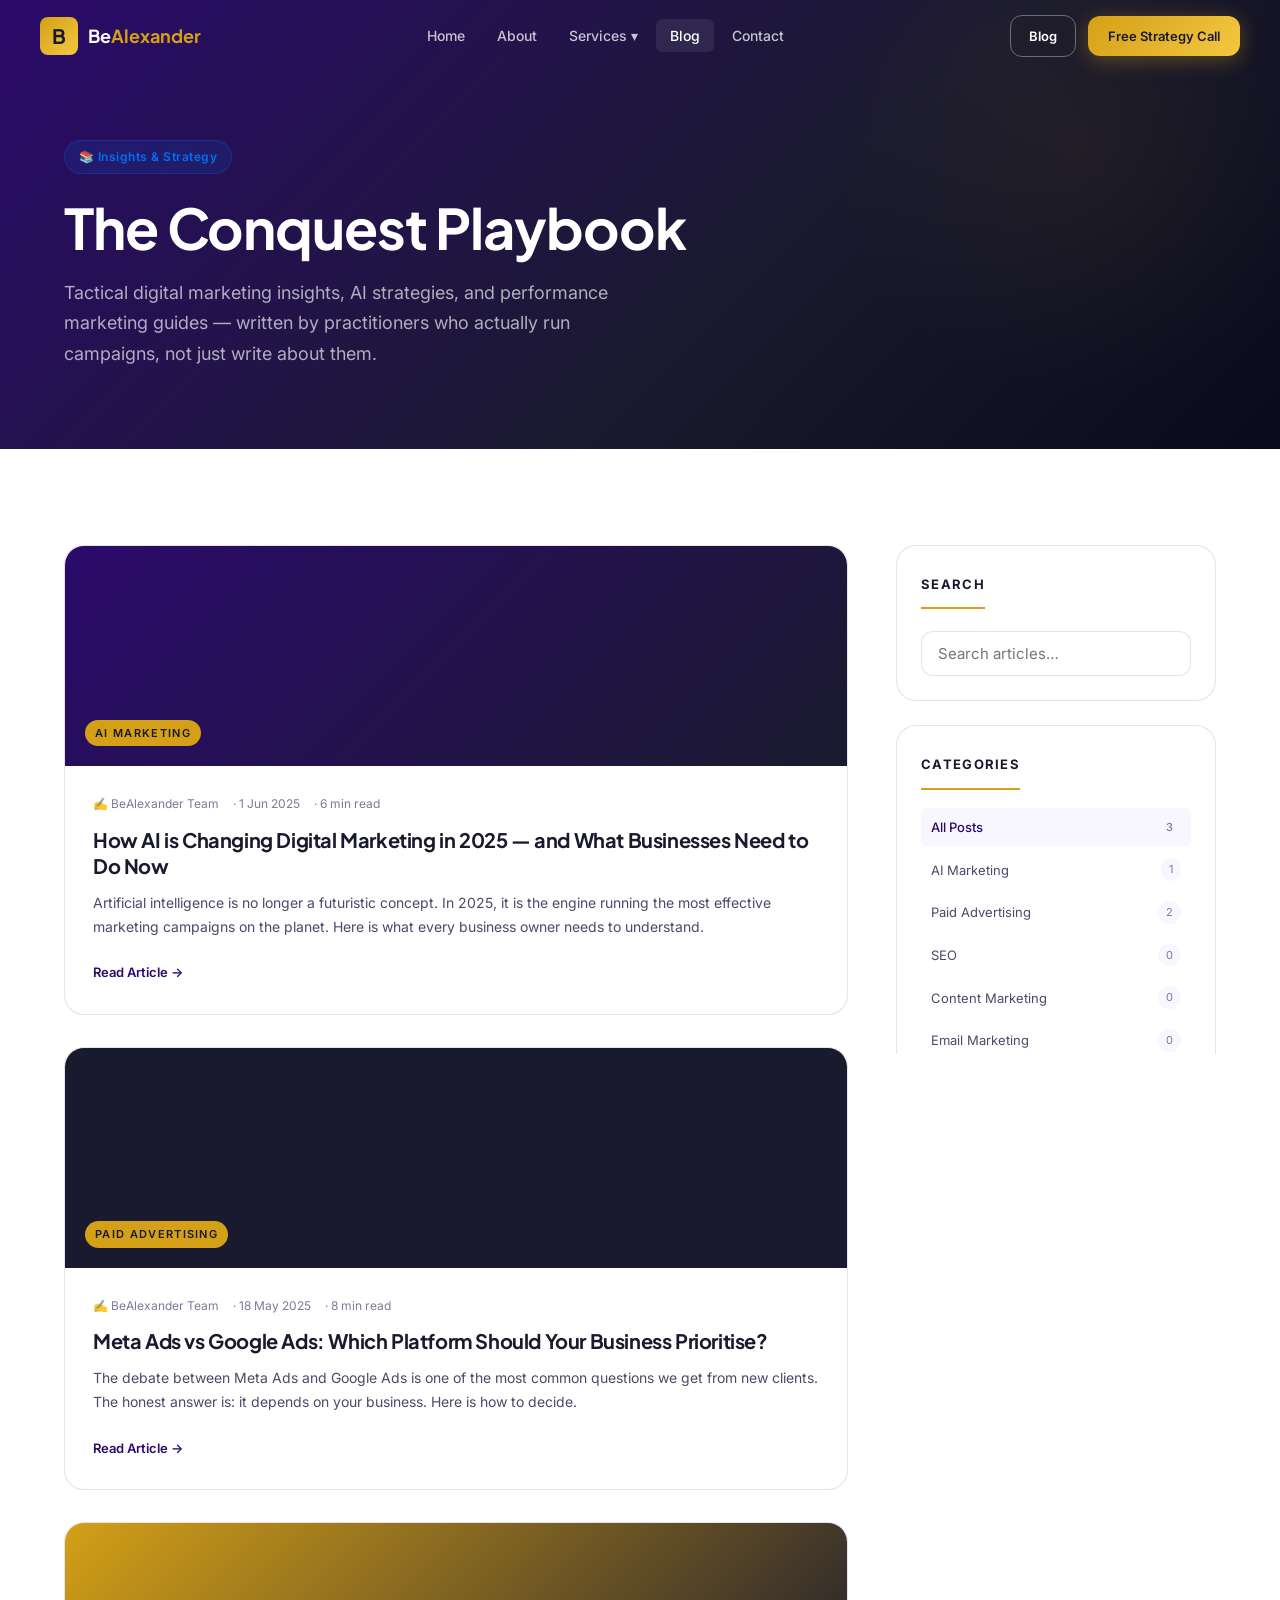
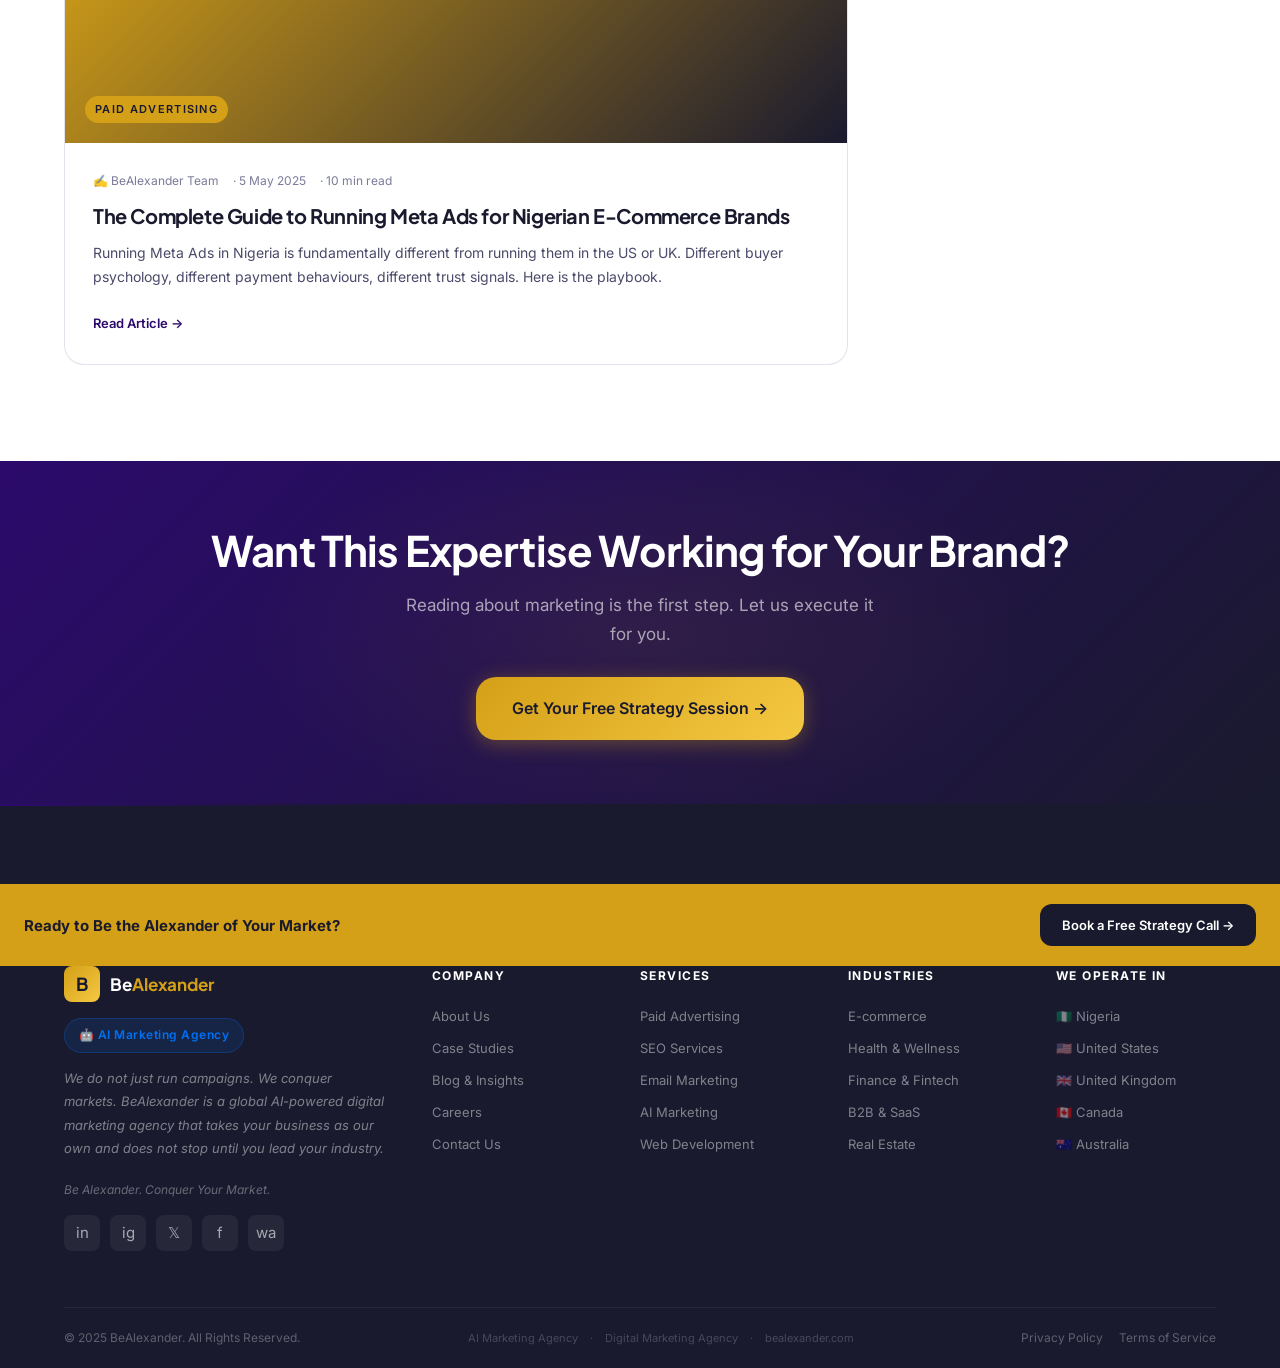
==== pages/post.html @ e97c1fde "Initial commit — BeAlexander website" ====
<!DOCTYPE html>
<html lang="en">
<head>
  <meta charset="UTF-8">
  <meta name="viewport" content="width=device-width, initial-scale=1.0">
  <title>Loading… — BeAlexander Blog</title>
  <link rel="stylesheet" href="../css/styles.css">
  <link rel="preconnect" href="https://fonts.googleapis.com">
  <link href="https://fonts.googleapis.com/css2?family=Plus+Jakarta+Sans:ital,wght@0,400;0,500;0,600;0,700;1,400&family=Inter:wght@400;500;600&display=swap" rel="stylesheet">
</head>
<body>

  <div id="site-nav"></div>

  <main>
    <!-- Article Hero -->
    <section class="article-hero" id="post-hero" style="background:linear-gradient(135deg,#2B0A6B 0%,#1A1A2E 100%)">
      <div class="container" style="position:relative;z-index:1">
        <a href="blog.html" style="display:inline-flex;align-items:center;gap:6px;font-size:13px;color:rgba(255,255,255,0.45);margin-bottom:28px;transition:color 0.2s" onmouseover="this.style.color='rgba(255,255,255,0.8)'" onmouseout="this.style.color='rgba(255,255,255,0.45)'">
          ← Back to Blog
        </a>
        <div class="article-meta"></div>
        <h1 class="article-title">Loading article…</h1>
        <p class="article-excerpt"></p>
      </div>
    </section>

    <!-- Article Body -->
    <section class="article-body">
      <div class="container">
        <div class="article-layout">
          <!-- Prose -->
          <article class="prose" id="post-content">
            <p style="color:var(--text-light)">Loading…</p>
          </article>

          <!-- Sticky sidebar -->
          <aside class="blog-sidebar" style="display:block">
            <!-- Share -->
            <div class="sidebar-widget">
              <div class="sidebar-widget__title">Share This Post</div>
              <div style="display:flex;flex-direction:column;gap:8px;margin-top:8px">
                <button onclick="sharePost('twitter')" class="btn btn--outline-purple" style="width:100%;justify-content:center;font-size:13px">🐦 Share on Twitter/X</button>
                <button onclick="sharePost('linkedin')" class="btn btn--outline-purple" style="width:100%;justify-content:center;font-size:13px">💼 Share on LinkedIn</button>
                <button onclick="copyLink()" class="btn btn--outline-purple" style="width:100%;justify-content:center;font-size:13px" id="copy-btn">🔗 Copy Link</button>
              </div>
            </div>

            <!-- More posts -->
            <div class="sidebar-widget">
              <div class="sidebar-widget__title">More Articles</div>
              <div id="related-posts" style="display:flex;flex-direction:column;gap:12px;margin-top:8px"></div>
            </div>

            <!-- CTA -->
            <div class="sidebar-cta">
              <strong>Want These Results?</strong>
              <p>Book a free 30-minute strategy session with BeAlexander.</p>
              <a href="contact.html" class="btn btn--primary" style="width:100%;justify-content:center;font-size:13px">Book Free Session →</a>
            </div>
          </aside>
        </div>
      </div>
    </section>

    <!-- More posts strip -->
    <section class="section section--light" style="padding:64px 0">
      <div class="container">
        <h3 style="font-size:24px;color:var(--purple);margin-bottom:32px">Continue Reading</h3>
        <div id="more-posts" style="display:grid;grid-template-columns:repeat(3,1fr);gap:24px"></div>
      </div>
    </section>

    <!-- CTA -->
    <section class="cta-banner" style="padding:64px 0">
      <div class="container" style="position:relative;z-index:1;text-align:center">
        <h2 style="font-family:'Plus Jakarta Sans',sans-serif;font-size:clamp(26px,3vw,40px);font-weight:700;color:#fff;margin-bottom:14px">Ready to Apply These Strategies?</h2>
        <p style="font-size:16px;color:rgba(255,255,255,0.6);max-width:460px;margin:0 auto 24px">Let BeAlexander execute what you just read about — at scale, with AI.</p>
        <a href="contact.html" class="btn btn--primary btn--lg">Book Your Free Strategy Session →</a>
      </div>
    </section>
  </main>

  <div id="site-footer"></div>

  <script src="../js/components.js"></script>
  <script src="../js/main.js"></script>
  <script>
    function sharePost(platform) {
      const url = encodeURIComponent(window.location.href);
      const title = encodeURIComponent(document.title);
      const urls = {
        twitter: `https://twitter.com/intent/tweet?url=${url}&text=${title}`,
        linkedin: `https://www.linkedin.com/sharing/share-offsite/?url=${url}`
      };
      window.open(urls[platform], '_blank', 'width=600,height=450');
    }

    function copyLink() {
      navigator.clipboard.writeText(window.location.href).then(() => {
        const btn = document.getElementById('copy-btn');
        btn.textContent = '✅ Copied!';
        setTimeout(() => btn.textContent = '🔗 Copy Link', 2000);
      });
    }

    /* Render related posts after main post loads */
    document.addEventListener('DOMContentLoaded', () => {
      setTimeout(() => {
        BlogEngine.seedPosts();
        const params = new URLSearchParams(window.location.search);
        const id = params.get('id');
        const all = BlogEngine.getPosts().filter(p => p.status === 'published' && p.id !== id && p.slug !== id);
        const others = all.slice(0, 3);

        const relEl = document.getElementById('related-posts');
        if (relEl) {
          relEl.innerHTML = others.map(p => `
            <a href="post.html?id=${p.slug || p.id}" style="display:block;padding:10px 0;border-bottom:1px solid var(--border);text-decoration:none">
              <span class="badge badge--gold" style="font-size:10px;margin-bottom:6px">${p.category}</span>
              <p style="font-size:13px;font-weight:600;color:var(--text-dark);line-height:1.4;transition:color 0.2s" onmouseover="this.style.color='var(--purple)'" onmouseout="this.style.color='var(--text-dark)'">${p.title}</p>
            </a>
          `).join('');
        }

        const moreEl = document.getElementById('more-posts');
        if (moreEl) {
          moreEl.innerHTML = others.map(p => `
            <article class="blog-card" onclick="location.href='post.html?id=${p.slug || p.id}'" style="cursor:pointer">
              <div class="blog-card__img" style="background:linear-gradient(135deg,${p.color||'#2B0A6B'} 0%,#1A1A2E 100%);height:160px">
                <span class="blog-card__cat">${p.category}</span>
              </div>
              <div class="blog-card__body">
                <div class="blog-card__meta"><span>${p.readTime}</span></div>
                <h3 class="blog-card__title" style="font-size:16px">${p.title}</h3>
                <span class="blog-card__read">Read →</span>
              </div>
            </article>
          `).join('');
        }
      }, 300);
    });
  </script>
  <style>
    @media (max-width: 768px) {
      #more-posts { grid-template-columns: 1fr !important; }
    }
  </style>
</body>
</html>
---- css/styles.css ----
/* ============================================================
   BEALEXANDER — Brand Design System
   Imperial Purple + Conquest Gold + Electric Blue
   ============================================================ */

@import url('https://fonts.googleapis.com/css2?family=Plus+Jakarta+Sans:ital,wght@0,400;0,500;0,600;0,700;1,400&family=Inter:wght@400;500;600&display=swap');

/* ── Clash Display via fontshare ── */
@font-face {
  font-family: 'Clash Display';
  src: url('https://api.fontshare.com/v2/css?f[]=clash-display@600,700&display=swap');
  font-weight: 600 700;
  font-display: swap;
}

/* ── CSS Variables ── */
:root {
  --purple:        #2B0A6B;
  --purple-mid:    #3D1080;
  --gold:          #D4A017;
  --gold-tint:     #F5DFA0;
  --blue:          #0070F3;
  --navy:          #1A1A2E;
  --lavender:      #F8F6FF;
  --white:         #FFFFFF;
  --text-dark:     #1A1A2E;
  --text-mid:      #4A4A6A;
  --text-light:    #7A7A9A;
  --border:        rgba(43,10,107,0.12);

  --font-display:  'Clash Display', 'Plus Jakarta Sans', sans-serif;
  --font-head:     'Plus Jakarta Sans', sans-serif;
  --font-body:     'Inter', sans-serif;

  --radius-sm:     6px;
  --radius-md:     12px;
  --radius-lg:     20px;
  --radius-xl:     32px;

  --shadow-sm:     0 2px 8px rgba(43,10,107,0.08);
  --shadow-md:     0 8px 32px rgba(43,10,107,0.14);
  --shadow-lg:     0 20px 60px rgba(43,10,107,0.18);

  --gradient-hero: linear-gradient(135deg, #2B0A6B 0%, #1A1A2E 60%, #0A0A1A 100%);
  --gradient-gold: linear-gradient(135deg, #D4A017, #F5C842);
  --gradient-cta:  linear-gradient(135deg, #2B0A6B 0%, #1A1A2E 100%);
}

/* ── Reset & Base ── */
*, *::before, *::after { box-sizing: border-box; margin: 0; padding: 0; }

html { scroll-behavior: smooth; -webkit-font-smoothing: antialiased; }

body {
  font-family: var(--font-body);
  font-size: 16px;
  line-height: 1.7;
  color: var(--text-dark);
  background: var(--white);
  overflow-x: hidden;
}

img { max-width: 100%; display: block; }
a { color: inherit; text-decoration: none; }
ul { list-style: none; }
button { cursor: pointer; font-family: inherit; border: none; }

/* ── Typography ── */
h1, h2, h3, h4, h5 {
  font-family: var(--font-head);
  font-weight: 700;
  line-height: 1.2;
  letter-spacing: -0.02em;
}

.display-headline {
  font-family: var(--font-display);
  font-weight: 700;
  font-size: clamp(40px, 6vw, 72px);
  line-height: 1.08;
  letter-spacing: -0.03em;
}

.section-label {
  font-family: var(--font-body);
  font-size: 11px;
  font-weight: 600;
  letter-spacing: 0.18em;
  text-transform: uppercase;
  color: var(--blue);
  display: inline-flex;
  align-items: center;
  gap: 8px;
  margin-bottom: 16px;
}
.section-label::before {
  content: '';
  width: 24px;
  height: 2px;
  background: var(--blue);
  border-radius: 2px;
}

/* ── Layout ── */
.container {
  max-width: 1200px;
  margin: 0 auto;
  padding: 0 24px;
}

.section {
  padding: 96px 0;
}

.section--light { background: var(--lavender); }
.section--dark  { background: var(--navy); color: var(--white); }

/* ── Badges ── */
.badge {
  display: inline-flex;
  align-items: center;
  gap: 6px;
  padding: 6px 14px;
  border-radius: 100px;
  font-size: 12px;
  font-weight: 600;
  letter-spacing: 0.04em;
}
.badge--blue {
  background: rgba(0,112,243,0.12);
  color: var(--blue);
  border: 1px solid rgba(0,112,243,0.25);
}
.badge--gold {
  background: rgba(212,160,23,0.15);
  color: #A07010;
  border: 1px solid rgba(212,160,23,0.3);
}

/* ── Buttons ── */
.btn {
  display: inline-flex;
  align-items: center;
  gap: 8px;
  padding: 14px 28px;
  border-radius: var(--radius-md);
  font-size: 15px;
  font-weight: 600;
  font-family: var(--font-body);
  transition: all 0.25s ease;
  white-space: nowrap;
}
.btn--primary {
  background: var(--gradient-gold);
  color: var(--navy);
  box-shadow: 0 4px 20px rgba(212,160,23,0.35);
}
.btn--primary:hover {
  transform: translateY(-2px);
  box-shadow: 0 8px 32px rgba(212,160,23,0.45);
}
.btn--ghost {
  background: transparent;
  color: var(--white);
  border: 1.5px solid rgba(255,255,255,0.35);
}
.btn--ghost:hover {
  background: rgba(255,255,255,0.08);
  border-color: rgba(255,255,255,0.6);
}
.btn--outline-purple {
  background: transparent;
  color: var(--purple);
  border: 1.5px solid var(--purple);
}
.btn--outline-purple:hover {
  background: var(--purple);
  color: var(--white);
}
.btn--lg { padding: 18px 36px; font-size: 16px; border-radius: var(--radius-lg); }

/* ============================================================
   NAVIGATION
   ============================================================ */
.nav {
  position: fixed;
  top: 0; left: 0; right: 0;
  z-index: 1000;
  padding: 0 24px;
  transition: all 0.3s ease;
}
.nav.scrolled {
  background: rgba(26,26,46,0.96);
  backdrop-filter: blur(20px);
  -webkit-backdrop-filter: blur(20px);
  box-shadow: 0 1px 0 rgba(255,255,255,0.06);
}

.nav__inner {
  max-width: 1200px;
  margin: 0 auto;
  height: 72px;
  display: flex;
  align-items: center;
  justify-content: space-between;
}

.nav__logo {
  display: flex;
  align-items: center;
  gap: 10px;
  text-decoration: none;
}
.nav__logo-mark {
  width: 38px;
  height: 38px;
  background: var(--gradient-gold);
  border-radius: 8px;
  display: flex;
  align-items: center;
  justify-content: center;
  font-family: var(--font-display);
  font-size: 20px;
  font-weight: 700;
  color: var(--navy);
}
.nav__logo-text {
  font-family: var(--font-head);
  font-size: 18px;
  font-weight: 700;
  color: var(--white);
}
.nav__logo-text span { color: var(--gold); }

.nav__links {
  display: flex;
  align-items: center;
  gap: 4px;
}
.nav__links a {
  padding: 8px 14px;
  border-radius: var(--radius-sm);
  font-size: 14px;
  font-weight: 500;
  color: rgba(255,255,255,0.75);
  transition: all 0.2s;
}
.nav__links a:hover, .nav__links a.active {
  color: var(--white);
  background: rgba(255,255,255,0.08);
}

.nav__links .has-dropdown { position: relative; }
.nav__dropdown {
  position: absolute;
  top: calc(100% + 8px);
  left: 50%;
  transform: translateX(-50%);
  background: var(--navy);
  border: 1px solid rgba(255,255,255,0.1);
  border-radius: var(--radius-md);
  padding: 8px;
  min-width: 220px;
  opacity: 0;
  visibility: hidden;
  transition: all 0.2s;
  box-shadow: var(--shadow-lg);
}
.has-dropdown:hover .nav__dropdown {
  opacity: 1;
  visibility: visible;
}
.nav__dropdown a {
  display: block;
  padding: 10px 14px;
  border-radius: var(--radius-sm);
  font-size: 13.5px;
}

.nav__cta { display: flex; align-items: center; gap: 12px; }

.nav__hamburger {
  display: none;
  flex-direction: column;
  gap: 5px;
  background: none;
  padding: 6px;
}
.nav__hamburger span {
  width: 22px;
  height: 2px;
  background: var(--white);
  border-radius: 2px;
  transition: all 0.3s;
}

/* ============================================================
   HERO
   ============================================================ */
.hero {
  background: var(--gradient-hero);
  min-height: 100vh;
  display: flex;
  align-items: center;
  padding-top: 72px;
  position: relative;
  overflow: hidden;
}

/* Decorative orbs */
.hero::before {
  content: '';
  position: absolute;
  top: -200px; right: -100px;
  width: 700px; height: 700px;
  background: radial-gradient(circle, rgba(43,10,107,0.6) 0%, transparent 70%);
  border-radius: 50%;
}
.hero::after {
  content: '';
  position: absolute;
  bottom: -150px; left: -100px;
  width: 500px; height: 500px;
  background: radial-gradient(circle, rgba(212,160,23,0.08) 0%, transparent 70%);
  border-radius: 50%;
}

.hero__grid {
  display: grid;
  grid-template-columns: 1fr 1fr;
  gap: 64px;
  align-items: center;
  position: relative;
  z-index: 1;
  padding: 80px 0;
}

.hero__eyebrow { margin-bottom: 24px; }

.hero__headline {
  font-family: var(--font-display);
  font-size: clamp(44px, 5.5vw, 72px);
  font-weight: 700;
  line-height: 1.05;
  letter-spacing: -0.03em;
  color: var(--white);
  margin-bottom: 24px;
}
.hero__headline .accent { color: var(--gold); }

.hero__sub {
  font-size: 18px;
  line-height: 1.7;
  color: rgba(255,255,255,0.75);
  margin-bottom: 16px;
  max-width: 520px;
}
.hero__copy {
  font-size: 15px;
  color: rgba(255,255,255,0.55);
  line-height: 1.75;
  margin-bottom: 36px;
  max-width: 500px;
}

.hero__actions {
  display: flex;
  gap: 14px;
  flex-wrap: wrap;
  margin-bottom: 40px;
}

.hero__trust {
  display: flex;
  flex-wrap: wrap;
  gap: 20px;
  align-items: center;
  padding-top: 24px;
  border-top: 1px solid rgba(255,255,255,0.1);
}
.hero__trust-item {
  font-size: 12px;
  color: rgba(255,255,255,0.5);
  display: flex;
  align-items: center;
  gap: 6px;
}
.hero__trust-item::before {
  content: '✦';
  color: var(--gold);
  font-size: 10px;
}

/* Hero visual panel */
.hero__visual {
  position: relative;
  display: flex;
  justify-content: center;
  align-items: center;
}
.hero__card {
  background: rgba(255,255,255,0.05);
  border: 1px solid rgba(255,255,255,0.1);
  border-radius: var(--radius-xl);
  padding: 32px;
  backdrop-filter: blur(20px);
  width: 100%;
  max-width: 400px;
}
.hero__card-label {
  font-size: 11px;
  font-weight: 600;
  letter-spacing: 0.15em;
  text-transform: uppercase;
  color: var(--blue);
  margin-bottom: 20px;
}
.hero__stat-grid {
  display: grid;
  grid-template-columns: 1fr 1fr;
  gap: 16px;
  margin-bottom: 24px;
}
.hero__stat {
  background: rgba(255,255,255,0.04);
  border: 1px solid rgba(255,255,255,0.08);
  border-radius: var(--radius-md);
  padding: 16px;
}
.hero__stat-num {
  font-family: var(--font-display);
  font-size: 28px;
  font-weight: 700;
  color: var(--gold);
  line-height: 1;
  margin-bottom: 4px;
}
.hero__stat-label {
  font-size: 11px;
  color: rgba(255,255,255,0.45);
  text-transform: uppercase;
  letter-spacing: 0.08em;
}
.hero__ai-line {
  display: flex;
  align-items: center;
  gap: 10px;
  padding: 12px 16px;
  background: rgba(0,112,243,0.12);
  border: 1px solid rgba(0,112,243,0.2);
  border-radius: var(--radius-md);
  font-size: 13px;
  color: rgba(255,255,255,0.75);
}
.hero__ai-dot {
  width: 8px;
  height: 8px;
  background: var(--blue);
  border-radius: 50%;
  animation: pulse 2s ease-in-out infinite;
}
@keyframes pulse {
  0%, 100% { opacity: 1; transform: scale(1); }
  50% { opacity: 0.5; transform: scale(1.3); }
}

/* ============================================================
   STATS STRIP
   ============================================================ */
.stats-strip {
  background: var(--navy);
  padding: 56px 0;
  border-bottom: 1px solid rgba(255,255,255,0.06);
}
.stats-strip__grid {
  display: grid;
  grid-template-columns: repeat(5, 1fr);
  gap: 16px;
  text-align: center;
}
.stats-strip__item {
  padding: 8px;
}
.stats-strip__num {
  font-family: var(--font-display);
  font-size: 40px;
  font-weight: 700;
  color: var(--gold);
  line-height: 1;
  margin-bottom: 8px;
}
.stats-strip__label {
  font-size: 13px;
  color: rgba(255,255,255,0.45);
  text-transform: uppercase;
  letter-spacing: 0.08em;
}

/* ============================================================
   AI ADVANTAGE
   ============================================================ */
.ai-section {
  background: var(--lavender);
  padding: 96px 0;
}
.ai-section__grid {
  display: grid;
  grid-template-columns: 1fr 1fr;
  gap: 80px;
  align-items: center;
}
.ai-section__headline {
  font-size: clamp(28px, 3.5vw, 42px);
  font-weight: 700;
  color: var(--purple);
  margin-bottom: 20px;
  line-height: 1.2;
}
.ai-section__body {
  font-size: 16px;
  color: var(--text-mid);
  margin-bottom: 32px;
  line-height: 1.8;
}

.ai-feature-list {
  display: flex;
  flex-direction: column;
  gap: 14px;
}
.ai-feature-item {
  display: flex;
  align-items: flex-start;
  gap: 14px;
  padding: 16px 20px;
  background: var(--white);
  border-radius: var(--radius-md);
  border: 1px solid var(--border);
  transition: all 0.25s;
}
.ai-feature-item:hover {
  border-color: rgba(0,112,243,0.25);
  box-shadow: var(--shadow-sm);
  transform: translateX(4px);
}
.ai-feature-icon {
  width: 36px;
  height: 36px;
  background: rgba(0,112,243,0.1);
  border-radius: 8px;
  display: flex;
  align-items: center;
  justify-content: center;
  font-size: 16px;
  flex-shrink: 0;
}
.ai-feature-text strong {
  display: block;
  font-size: 14px;
  font-weight: 600;
  color: var(--text-dark);
  margin-bottom: 2px;
}
.ai-feature-text span {
  font-size: 13px;
  color: var(--text-light);
}

.ai-visual {
  background: var(--navy);
  border-radius: var(--radius-xl);
  padding: 36px;
  position: relative;
  overflow: hidden;
}
.ai-visual::before {
  content: '';
  position: absolute;
  top: -60px; right: -60px;
  width: 200px; height: 200px;
  background: radial-gradient(circle, rgba(0,112,243,0.2) 0%, transparent 70%);
  border-radius: 50%;
}
.ai-visual__title {
  font-size: 13px;
  font-weight: 600;
  letter-spacing: 0.1em;
  text-transform: uppercase;
  color: var(--blue);
  margin-bottom: 24px;
}
.ai-metric {
  padding: 16px 0;
  border-bottom: 1px solid rgba(255,255,255,0.06);
  display: flex;
  justify-content: space-between;
  align-items: center;
}
.ai-metric:last-of-type { border-bottom: none; }
.ai-metric__label {
  font-size: 13px;
  color: rgba(255,255,255,0.55);
}
.ai-metric__bar-wrap {
  display: flex;
  align-items: center;
  gap: 10px;
}
.ai-metric__bar {
  width: 120px;
  height: 4px;
  background: rgba(255,255,255,0.1);
  border-radius: 4px;
  overflow: hidden;
}
.ai-metric__fill {
  height: 100%;
  border-radius: 4px;
  background: linear-gradient(90deg, var(--blue), #4DAAFF);
  transition: width 1.5s ease;
}
.ai-metric__val {
  font-size: 13px;
  font-weight: 600;
  color: var(--gold);
  min-width: 40px;
  text-align: right;
}

/* ============================================================
   SERVICES
   ============================================================ */
.services-section { padding: 96px 0; }
.services-section__header {
  max-width: 640px;
  margin-bottom: 56px;
}
.services-section__headline {
  font-size: clamp(28px, 3.5vw, 42px);
  color: var(--purple);
  margin-bottom: 16px;
}
.services-section__intro { font-size: 17px; color: var(--text-mid); line-height: 1.75; }

.services-grid {
  display: grid;
  grid-template-columns: repeat(4, 1fr);
  gap: 20px;
  margin-bottom: 40px;
}
.service-card {
  background: var(--white);
  border: 1px solid var(--border);
  border-radius: var(--radius-lg);
  padding: 28px 24px;
  transition: all 0.3s ease;
  cursor: pointer;
  position: relative;
  overflow: hidden;
}
.service-card::before {
  content: '';
  position: absolute;
  bottom: 0; left: 0; right: 0;
  height: 3px;
  background: var(--gradient-gold);
  transform: scaleX(0);
  transition: transform 0.3s ease;
}
.service-card:hover {
  transform: translateY(-6px);
  box-shadow: var(--shadow-md);
  border-color: rgba(43,10,107,0.2);
}
.service-card:hover::before { transform: scaleX(1); }
.service-card__icon {
  width: 48px; height: 48px;
  background: var(--lavender);
  border-radius: var(--radius-md);
  display: flex;
  align-items: center;
  justify-content: center;
  font-size: 22px;
  margin-bottom: 18px;
  transition: background 0.3s;
}
.service-card:hover .service-card__icon {
  background: rgba(43,10,107,0.08);
}
.service-card--ai .service-card__icon { background: rgba(0,112,243,0.1); }
.service-card__name {
  font-size: 15px;
  font-weight: 700;
  color: var(--text-dark);
  margin-bottom: 8px;
}
.service-card__desc {
  font-size: 13px;
  color: var(--text-light);
  line-height: 1.65;
}

/* ============================================================
   WHY US
   ============================================================ */
.why-section {
  background: var(--navy);
  padding: 96px 0;
  color: var(--white);
}
.why-section__header { max-width: 640px; margin-bottom: 56px; }
.why-section__headline {
  font-size: clamp(28px, 3.5vw, 42px);
  color: var(--white);
  margin-bottom: 16px;
}
.why-section__intro { font-size: 17px; color: rgba(255,255,255,0.6); }

.why-grid { display: grid; grid-template-columns: repeat(2, 1fr); gap: 24px; }
.why-card {
  background: rgba(255,255,255,0.04);
  border: 1px solid rgba(255,255,255,0.08);
  border-radius: var(--radius-lg);
  padding: 32px;
  transition: all 0.3s;
}
.why-card:hover {
  background: rgba(255,255,255,0.07);
  border-color: rgba(212,160,23,0.25);
}
.why-card__num {
  font-family: var(--font-display);
  font-size: 13px;
  font-weight: 700;
  color: var(--gold);
  letter-spacing: 0.08em;
  margin-bottom: 16px;
}
.why-card__title {
  font-size: 18px;
  font-weight: 700;
  color: var(--white);
  margin-bottom: 12px;
  line-height: 1.3;
}
.why-card__body { font-size: 14px; color: rgba(255,255,255,0.55); line-height: 1.75; }

/* ============================================================
   INDUSTRIES
   ============================================================ */
.industries-section { padding: 80px 0; }
.industries-section__header { text-align: center; max-width: 560px; margin: 0 auto 48px; }
.industries-section__headline {
  font-size: clamp(28px, 3vw, 36px);
  color: var(--purple);
  margin-bottom: 16px;
}
.industry-pills {
  display: flex;
  flex-wrap: wrap;
  gap: 12px;
  justify-content: center;
}
.industry-pill {
  padding: 10px 20px;
  border-radius: 100px;
  border: 1.5px solid var(--border);
  font-size: 14px;
  font-weight: 500;
  color: var(--text-mid);
  transition: all 0.2s;
  background: var(--white);
}
.industry-pill:hover {
  border-color: var(--purple);
  color: var(--purple);
  background: rgba(43,10,107,0.04);
}

/* ============================================================
   GLOBAL PRESENCE
   ============================================================ */
.global-section {
  background: var(--lavender);
  padding: 80px 0;
}
.global-section__header { max-width: 580px; margin-bottom: 48px; }
.global-section__headline {
  font-size: clamp(26px, 3vw, 36px);
  color: var(--purple);
  margin-bottom: 16px;
}
.global-section__body { font-size: 16px; color: var(--text-mid); line-height: 1.8; }

.country-grid { display: flex; flex-wrap: wrap; gap: 12px; }
.country-chip {
  display: flex;
  align-items: center;
  gap: 8px;
  padding: 12px 20px;
  background: var(--white);
  border: 1px solid var(--border);
  border-radius: var(--radius-md);
  font-size: 14px;
  font-weight: 500;
  color: var(--text-dark);
  transition: all 0.2s;
}
.country-chip:hover {
  border-color: var(--purple);
  box-shadow: var(--shadow-sm);
}

/* ============================================================
   CTA BANNER
   ============================================================ */
.cta-banner {
  background: var(--gradient-cta);
  padding: 96px 0;
  text-align: center;
  position: relative;
  overflow: hidden;
}
.cta-banner::before {
  content: '';
  position: absolute;
  top: 50%; left: 50%;
  transform: translate(-50%, -50%);
  width: 800px; height: 400px;
  background: radial-gradient(ellipse, rgba(212,160,23,0.08) 0%, transparent 70%);
}
.cta-banner__headline {
  font-family: var(--font-display);
  font-size: clamp(36px, 5vw, 60px);
  font-weight: 700;
  color: var(--white);
  margin-bottom: 20px;
  position: relative;
}
.cta-banner__body {
  font-size: 18px;
  color: rgba(255,255,255,0.65);
  max-width: 540px;
  margin: 0 auto 36px;
  line-height: 1.7;
}
.cta-banner__sub {
  margin-top: 16px;
  font-size: 13px;
  color: rgba(255,255,255,0.35);
}

/* ============================================================
   BLOG PAGE
   ============================================================ */
.page-hero {
  background: var(--gradient-hero);
  padding: 140px 0 80px;
  position: relative;
  overflow: hidden;
}
.page-hero::before {
  content: '';
  position: absolute;
  top: -100px; right: -50px;
  width: 500px; height: 500px;
  background: radial-gradient(circle, rgba(212,160,23,0.06) 0%, transparent 70%);
  border-radius: 50%;
}
.page-hero__headline {
  font-family: var(--font-display);
  font-size: clamp(36px, 5vw, 56px);
  font-weight: 700;
  color: var(--white);
  margin-bottom: 16px;
}
.page-hero__sub { font-size: 18px; color: rgba(255,255,255,0.65); max-width: 560px; }

.blog-layout {
  display: grid;
  grid-template-columns: 1fr 320px;
  gap: 48px;
  align-items: start;
}

.blog-grid { display: grid; gap: 32px; }
.blog-card {
  background: var(--white);
  border: 1px solid var(--border);
  border-radius: var(--radius-lg);
  overflow: hidden;
  transition: all 0.3s;
  cursor: pointer;
}
.blog-card:hover {
  transform: translateY(-4px);
  box-shadow: var(--shadow-md);
}
.blog-card__img {
  height: 220px;
  background: linear-gradient(135deg, var(--purple) 0%, var(--navy) 100%);
  position: relative;
  display: flex;
  align-items: flex-end;
  padding: 20px;
}
.blog-card__cat {
  font-size: 11px;
  font-weight: 600;
  letter-spacing: 0.12em;
  text-transform: uppercase;
  color: var(--navy);
  background: var(--gold);
  padding: 4px 10px;
  border-radius: 100px;
}
.blog-card__body { padding: 28px; }
.blog-card__meta {
  display: flex;
  align-items: center;
  gap: 14px;
  margin-bottom: 12px;
  font-size: 12px;
  color: var(--text-light);
}
.blog-card__title {
  font-size: 20px;
  font-weight: 700;
  color: var(--text-dark);
  line-height: 1.3;
  margin-bottom: 12px;
}
.blog-card:hover .blog-card__title { color: var(--purple); }
.blog-card__excerpt {
  font-size: 14px;
  color: var(--text-mid);
  line-height: 1.7;
  margin-bottom: 20px;
}
.blog-card__read {
  font-size: 13px;
  font-weight: 600;
  color: var(--purple);
  display: inline-flex;
  align-items: center;
  gap: 6px;
  transition: gap 0.2s;
}
.blog-card:hover .blog-card__read { gap: 10px; }

/* Blog sidebar */
.blog-sidebar { position: sticky; top: 100px; }
.sidebar-widget {
  background: var(--white);
  border: 1px solid var(--border);
  border-radius: var(--radius-lg);
  padding: 24px;
  margin-bottom: 24px;
}
.sidebar-widget__title {
  font-size: 13px;
  font-weight: 700;
  text-transform: uppercase;
  letter-spacing: 0.1em;
  color: var(--text-dark);
  margin-bottom: 18px;
  padding-bottom: 12px;
  border-bottom: 2px solid var(--gold);
  display: inline-block;
}
.sidebar-cats { display: flex; flex-direction: column; gap: 4px; }
.sidebar-cat {
  display: flex;
  justify-content: space-between;
  align-items: center;
  padding: 8px 10px;
  border-radius: var(--radius-sm);
  font-size: 13px;
  color: var(--text-mid);
  cursor: pointer;
  transition: all 0.2s;
}
.sidebar-cat:hover, .sidebar-cat.active {
  background: var(--lavender);
  color: var(--purple);
  font-weight: 500;
}
.sidebar-cat span {
  font-size: 11px;
  color: var(--text-light);
  background: var(--lavender);
  padding: 2px 8px;
  border-radius: 100px;
}
.sidebar-cta {
  background: var(--gradient-cta);
  border-radius: var(--radius-lg);
  padding: 28px;
  text-align: center;
}
.sidebar-cta p {
  font-size: 14px;
  color: rgba(255,255,255,0.7);
  margin-bottom: 16px;
  line-height: 1.6;
}
.sidebar-cta strong { display: block; font-size: 17px; color: var(--white); margin-bottom: 12px; }

/* Blog Post Article */
.article-hero {
  background: var(--gradient-hero);
  padding: 140px 0 60px;
}
.article-meta {
  display: flex;
  align-items: center;
  gap: 16px;
  margin-bottom: 20px;
  flex-wrap: wrap;
}
.article-title {
  font-family: var(--font-display);
  font-size: clamp(30px, 4vw, 52px);
  font-weight: 700;
  color: var(--white);
  line-height: 1.15;
  max-width: 800px;
  margin-bottom: 20px;
}
.article-excerpt {
  font-size: 18px;
  color: rgba(255,255,255,0.65);
  max-width: 680px;
  line-height: 1.7;
}

.article-body {
  padding: 64px 0;
}
.article-layout {
  display: grid;
  grid-template-columns: 1fr 280px;
  gap: 64px;
  align-items: start;
}
.prose h2 {
  font-size: 28px;
  color: var(--purple);
  margin: 40px 0 16px;
}
.prose h3 {
  font-size: 20px;
  color: var(--text-dark);
  margin: 32px 0 12px;
}
.prose p {
  font-size: 17px;
  color: var(--text-mid);
  line-height: 1.8;
  margin-bottom: 20px;
}
.prose ul, .prose ol {
  margin: 20px 0;
  padding-left: 24px;
}
.prose li {
  font-size: 16px;
  color: var(--text-mid);
  margin-bottom: 10px;
  line-height: 1.7;
  list-style-type: disc;
}
.prose blockquote {
  border-left: 4px solid var(--gold);
  padding: 16px 24px;
  margin: 32px 0;
  background: var(--lavender);
  border-radius: 0 var(--radius-md) var(--radius-md) 0;
}
.prose blockquote p {
  font-size: 18px;
  font-style: italic;
  color: var(--purple);
  margin: 0;
}

/* ============================================================
   CONTACT PAGE
   ============================================================ */
.contact-grid {
  display: grid;
  grid-template-columns: 1fr 1fr;
  gap: 64px;
  align-items: start;
}
.contact-form {
  background: var(--white);
  border: 1px solid var(--border);
  border-radius: var(--radius-xl);
  padding: 40px;
}
.form-group { margin-bottom: 20px; }
.form-label {
  display: block;
  font-size: 13px;
  font-weight: 600;
  color: var(--text-dark);
  margin-bottom: 6px;
}
.form-input, .form-select, .form-textarea {
  width: 100%;
  padding: 12px 16px;
  border: 1.5px solid var(--border);
  border-radius: var(--radius-md);
  font-family: var(--font-body);
  font-size: 15px;
  color: var(--text-dark);
  background: var(--white);
  transition: all 0.2s;
  outline: none;
}
.form-input:focus, .form-select:focus, .form-textarea:focus {
  border-color: var(--purple);
  box-shadow: 0 0 0 3px rgba(43,10,107,0.08);
}
.form-textarea { min-height: 120px; resize: vertical; }
.form-grid { display: grid; grid-template-columns: 1fr 1fr; gap: 16px; }

.contact-info { padding-top: 16px; }
.contact-info__headline {
  font-size: 36px;
  color: var(--purple);
  margin-bottom: 16px;
}
.contact-info__body {
  font-size: 16px;
  color: var(--text-mid);
  line-height: 1.8;
  margin-bottom: 36px;
}
.contact-detail {
  display: flex;
  align-items: center;
  gap: 14px;
  padding: 16px 0;
  border-bottom: 1px solid var(--border);
}
.contact-detail:last-of-type { border-bottom: none; }
.contact-detail__icon {
  width: 44px; height: 44px;
  background: var(--lavender);
  border-radius: var(--radius-md);
  display: flex;
  align-items: center;
  justify-content: center;
  font-size: 20px;
  flex-shrink: 0;
}
.contact-detail__text strong {
  display: block;
  font-size: 13px;
  color: var(--text-light);
  font-weight: 500;
  margin-bottom: 2px;
}
.contact-detail__text span {
  font-size: 15px;
  font-weight: 600;
  color: var(--text-dark);
}

/* ============================================================
   FOOTER
   ============================================================ */
.footer {
  background: var(--navy);
  padding: 80px 0 0;
  color: rgba(255,255,255,0.6);
  font-size: 14px;
  position: relative;
}
.footer::before {
  content: '';
  position: absolute;
  top: 0; left: 0;
  width: 30%;
  height: 2px;
  background: linear-gradient(90deg, var(--purple), transparent);
}

.footer__grid {
  display: grid;
  grid-template-columns: 2fr 1fr 1fr 1fr 1fr;
  gap: 48px;
  padding-bottom: 56px;
  border-bottom: 1px solid rgba(255,255,255,0.06);
}

.footer__brand {}
.footer__brand-logo {
  display: flex;
  align-items: center;
  gap: 10px;
  margin-bottom: 16px;
}
.footer__brand-mark {
  width: 36px; height: 36px;
  background: var(--gradient-gold);
  border-radius: 8px;
  display: flex;
  align-items: center;
  justify-content: center;
  font-family: var(--font-display);
  font-size: 18px;
  font-weight: 700;
  color: var(--navy);
}
.footer__brand-name {
  font-family: var(--font-head);
  font-size: 17px;
  font-weight: 700;
  color: var(--white);
}
.footer__brand-name span { color: var(--gold); }
.footer__statement {
  font-size: 13px;
  color: rgba(255,255,255,0.45);
  line-height: 1.8;
  margin-bottom: 20px;
  font-style: italic;
}
.footer__socials {
  display: flex;
  gap: 10px;
}
.footer__social {
  width: 36px; height: 36px;
  background: rgba(255,255,255,0.06);
  border-radius: 8px;
  display: flex;
  align-items: center;
  justify-content: center;
  font-size: 15px;
  transition: all 0.2s;
  cursor: pointer;
}
.footer__social:hover {
  background: rgba(255,255,255,0.12);
  transform: translateY(-2px);
}

.footer__col-title {
  font-size: 12px;
  font-weight: 700;
  text-transform: uppercase;
  letter-spacing: 0.12em;
  color: var(--white);
  margin-bottom: 18px;
}
.footer__col-links { display: flex; flex-direction: column; gap: 10px; }
.footer__col-links a {
  font-size: 13px;
  color: rgba(255,255,255,0.45);
  transition: color 0.2s;
  display: flex;
  align-items: center;
  gap: 6px;
}
.footer__col-links a:hover { color: var(--white); }

.footer__cta-strip {
  background: var(--gold);
  padding: 20px 24px;
  display: flex;
  align-items: center;
  justify-content: space-between;
  gap: 16px;
  flex-wrap: wrap;
}
.footer__cta-strip p {
  font-weight: 700;
  color: var(--navy);
  font-size: 15px;
}
.footer__cta-strip a {
  background: var(--navy);
  color: var(--white);
  padding: 10px 22px;
  border-radius: var(--radius-md);
  font-size: 13px;
  font-weight: 600;
  transition: all 0.2s;
  white-space: nowrap;
}
.footer__cta-strip a:hover { background: var(--purple); }

.footer__bottom {
  padding: 20px 0;
  display: flex;
  align-items: center;
  justify-content: space-between;
  gap: 16px;
  flex-wrap: wrap;
}
.footer__bottom-left { font-size: 12px; color: rgba(255,255,255,0.3); }
.footer__bottom-center {
  font-size: 11px;
  color: rgba(255,255,255,0.2);
  display: flex;
  gap: 12px;
}
.footer__bottom-right {
  display: flex;
  gap: 16px;
  font-size: 12px;
  color: rgba(255,255,255,0.3);
}
.footer__bottom-right a:hover { color: rgba(255,255,255,0.7); }

/* ============================================================
   ADMIN DASHBOARD
   ============================================================ */
.admin-layout {
  display: flex;
  min-height: 100vh;
  background: #F0EEF8;
}
.admin-sidebar {
  width: 260px;
  background: var(--navy);
  flex-shrink: 0;
  padding: 24px 0;
  position: sticky;
  top: 0;
  height: 100vh;
  overflow-y: auto;
  display: flex;
  flex-direction: column;
}
.admin-sidebar__logo {
  padding: 0 20px 24px;
  border-bottom: 1px solid rgba(255,255,255,0.06);
  margin-bottom: 16px;
  display: flex;
  align-items: center;
  gap: 10px;
}
.admin-sidebar__logo-mark {
  width: 34px; height: 34px;
  background: var(--gradient-gold);
  border-radius: 8px;
  display: flex;
  align-items: center;
  justify-content: center;
  font-family: var(--font-display);
  font-size: 17px;
  font-weight: 700;
  color: var(--navy);
}
.admin-sidebar__logo-text {
  font-size: 15px;
  font-weight: 700;
  color: var(--white);
  line-height: 1.2;
}
.admin-sidebar__logo-sub {
  font-size: 10px;
  color: rgba(255,255,255,0.35);
  text-transform: uppercase;
  letter-spacing: 0.1em;
}
.admin-nav { padding: 0 12px; flex: 1; }
.admin-nav__section {
  font-size: 10px;
  font-weight: 700;
  text-transform: uppercase;
  letter-spacing: 0.15em;
  color: rgba(255,255,255,0.25);
  padding: 0 8px;
  margin: 20px 0 8px;
}
.admin-nav a {
  display: flex;
  align-items: center;
  gap: 10px;
  padding: 10px 14px;
  border-radius: var(--radius-md);
  font-size: 14px;
  color: rgba(255,255,255,0.5);
  transition: all 0.2s;
  margin-bottom: 2px;
}
.admin-nav a:hover, .admin-nav a.active {
  background: rgba(255,255,255,0.08);
  color: var(--white);
}
.admin-nav a.active { color: var(--gold); }
.admin-nav a span:first-child { font-size: 16px; }

.admin-main {
  flex: 1;
  padding: 32px;
  overflow-y: auto;
}

.admin-header {
  display: flex;
  align-items: center;
  justify-content: space-between;
  margin-bottom: 32px;
  padding-bottom: 24px;
  border-bottom: 1px solid #DDD8EE;
}
.admin-header h1 {
  font-size: 24px;
  font-weight: 700;
  color: var(--text-dark);
}
.admin-header p {
  font-size: 14px;
  color: var(--text-light);
  margin-top: 2px;
}

.admin-stats { display: grid; grid-template-columns: repeat(4, 1fr); gap: 16px; margin-bottom: 32px; }
.admin-stat {
  background: var(--white);
  border-radius: var(--radius-lg);
  padding: 20px 24px;
  border: 1px solid #DDD8EE;
}
.admin-stat__num {
  font-family: var(--font-display);
  font-size: 32px;
  font-weight: 700;
  color: var(--purple);
  line-height: 1;
  margin-bottom: 6px;
}
.admin-stat__label { font-size: 13px; color: var(--text-light); }
.admin-stat__change {
  font-size: 12px;
  font-weight: 600;
  margin-top: 8px;
  display: flex;
  align-items: center;
  gap: 4px;
}
.admin-stat__change--up { color: #22C55E; }
.admin-stat__change--down { color: #EF4444; }

.admin-panel {
  background: var(--white);
  border-radius: var(--radius-lg);
  border: 1px solid #DDD8EE;
  overflow: hidden;
  margin-bottom: 24px;
}
.admin-panel__header {
  padding: 20px 24px;
  border-bottom: 1px solid #EEE;
  display: flex;
  align-items: center;
  justify-content: space-between;
}
.admin-panel__header h2 { font-size: 17px; font-weight: 700; color: var(--text-dark); }
.admin-panel__body { padding: 24px; }

/* Post Editor */
.editor-layout { display: grid; grid-template-columns: 1fr 300px; gap: 24px; }
.editor-main .admin-panel { margin-bottom: 20px; }
.post-title-input {
  width: 100%;
  padding: 14px 0;
  font-family: var(--font-display);
  font-size: 28px;
  font-weight: 700;
  color: var(--text-dark);
  border: none;
  border-bottom: 2px solid #EEE;
  outline: none;
  background: transparent;
}
.post-title-input:focus { border-color: var(--purple); }
.post-title-input::placeholder { color: #CCC; }

.editor-toolbar {
  display: flex;
  gap: 4px;
  padding: 12px;
  background: #F8F8F8;
  border-bottom: 1px solid #EEE;
  flex-wrap: wrap;
}
.editor-btn {
  padding: 6px 12px;
  border-radius: 6px;
  font-size: 13px;
  font-weight: 600;
  color: var(--text-mid);
  background: transparent;
  transition: all 0.2s;
}
.editor-btn:hover { background: #EEE; color: var(--text-dark); }
.editor-btn.active { background: var(--purple); color: var(--white); }

.post-content-area {
  width: 100%;
  min-height: 400px;
  padding: 20px;
  font-family: var(--font-body);
  font-size: 16px;
  line-height: 1.8;
  color: var(--text-dark);
  border: none;
  outline: none;
  resize: none;
  background: transparent;
}

/* Posts table */
.posts-table { width: 100%; border-collapse: collapse; }
.posts-table th {
  text-align: left;
  padding: 12px 16px;
  font-size: 11px;
  font-weight: 700;
  text-transform: uppercase;
  letter-spacing: 0.1em;
  color: var(--text-light);
  background: #F8F7FC;
  border-bottom: 1px solid #EEE;
}
.posts-table td {
  padding: 14px 16px;
  border-bottom: 1px solid #F0EEF8;
  font-size: 14px;
  color: var(--text-dark);
  vertical-align: middle;
}
.posts-table tr:hover td { background: #FAFAFE; }
.posts-table tr:last-child td { border-bottom: none; }
.post-status {
  display: inline-flex;
  align-items: center;
  gap: 5px;
  padding: 3px 10px;
  border-radius: 100px;
  font-size: 11px;
  font-weight: 600;
}
.post-status--published { background: #DCFCE7; color: #166534; }
.post-status--draft { background: #FEF9C3; color: #854D0E; }
.post-status--dot {
  width: 6px; height: 6px;
  border-radius: 50%;
}
.post-status--published .post-status--dot { background: #16A34A; }
.post-status--draft .post-status--dot { background: #CA8A04; }

.table-action {
  padding: 5px 12px;
  border-radius: 6px;
  font-size: 12px;
  font-weight: 600;
  transition: all 0.2s;
  margin-right: 4px;
}
.table-action--edit {
  background: var(--lavender);
  color: var(--purple);
}
.table-action--edit:hover { background: var(--purple); color: var(--white); }
.table-action--delete {
  background: #FEE2E2;
  color: #B91C1C;
}
.table-action--delete:hover { background: #B91C1C; color: var(--white); }

/* ============================================================
   TOAST / MODALS
   ============================================================ */
.toast {
  position: fixed;
  bottom: 24px; right: 24px;
  background: var(--navy);
  color: var(--white);
  padding: 14px 20px;
  border-radius: var(--radius-md);
  font-size: 14px;
  font-weight: 500;
  box-shadow: var(--shadow-lg);
  transform: translateY(100px);
  opacity: 0;
  transition: all 0.35s cubic-bezier(0.34,1.56,0.64,1);
  z-index: 9999;
  display: flex;
  align-items: center;
  gap: 10px;
  max-width: 360px;
}
.toast.show { transform: translateY(0); opacity: 1; }
.toast--success { border-left: 4px solid #22C55E; }
.toast--error { border-left: 4px solid #EF4444; }

/* ============================================================
   MOBILE MENU
   ============================================================ */
.mobile-menu {
  position: fixed;
  inset: 0;
  background: var(--navy);
  z-index: 999;
  padding: 24px;
  transform: translateX(-100%);
  transition: transform 0.35s ease;
}
.mobile-menu.open { transform: translateX(0); }
.mobile-menu__header {
  display: flex;
  justify-content: space-between;
  align-items: center;
  margin-bottom: 40px;
}
.mobile-menu__close {
  background: rgba(255,255,255,0.08);
  border: none;
  color: var(--white);
  width: 40px; height: 40px;
  border-radius: 8px;
  font-size: 20px;
  display: flex;
  align-items: center;
  justify-content: center;
}
.mobile-menu__links { display: flex; flex-direction: column; gap: 4px; }
.mobile-menu__links a {
  padding: 14px 16px;
  border-radius: var(--radius-md);
  font-size: 18px;
  font-weight: 600;
  color: rgba(255,255,255,0.75);
  transition: all 0.2s;
}
.mobile-menu__links a:hover { background: rgba(255,255,255,0.06); color: var(--white); }

/* ============================================================
   RESPONSIVE
   ============================================================ */
@media (max-width: 1100px) {
  .services-grid { grid-template-columns: repeat(2, 1fr); }
  .footer__grid { grid-template-columns: 1fr 1fr; gap: 32px; }
}

@media (max-width: 900px) {
  .hero__grid { grid-template-columns: 1fr; }
  .hero__visual { display: none; }
  .ai-section__grid { grid-template-columns: 1fr; }
  .why-grid { grid-template-columns: 1fr; }
  .blog-layout { grid-template-columns: 1fr; }
  .blog-sidebar { display: none; }
  .contact-grid { grid-template-columns: 1fr; }
  .article-layout { grid-template-columns: 1fr; }
  .stats-strip__grid { grid-template-columns: repeat(3, 1fr); }
  .admin-stats { grid-template-columns: repeat(2, 1fr); }
  .editor-layout { grid-template-columns: 1fr; }
}

@media (max-width: 768px) {
  .nav__links, .nav__cta .btn:first-child { display: none; }
  .nav__hamburger { display: flex; }
  .section { padding: 64px 0; }
  .services-grid { grid-template-columns: 1fr; }
  .footer__grid { grid-template-columns: 1fr; }
  .stats-strip__grid { grid-template-columns: repeat(2, 1fr); }
  .admin-layout { flex-direction: column; }
  .admin-sidebar { width: 100%; height: auto; position: static; }
  .admin-main { padding: 20px; }
  .admin-stats { grid-template-columns: 1fr 1fr; }
}

@media (max-width: 480px) {
  .hero__actions { flex-direction: column; }
  .hero__actions .btn { width: 100%; justify-content: center; }
  .form-grid { grid-template-columns: 1fr; }
  .stats-strip__grid { grid-template-columns: 1fr 1fr; }
  .admin-stats { grid-template-columns: 1fr; }
}
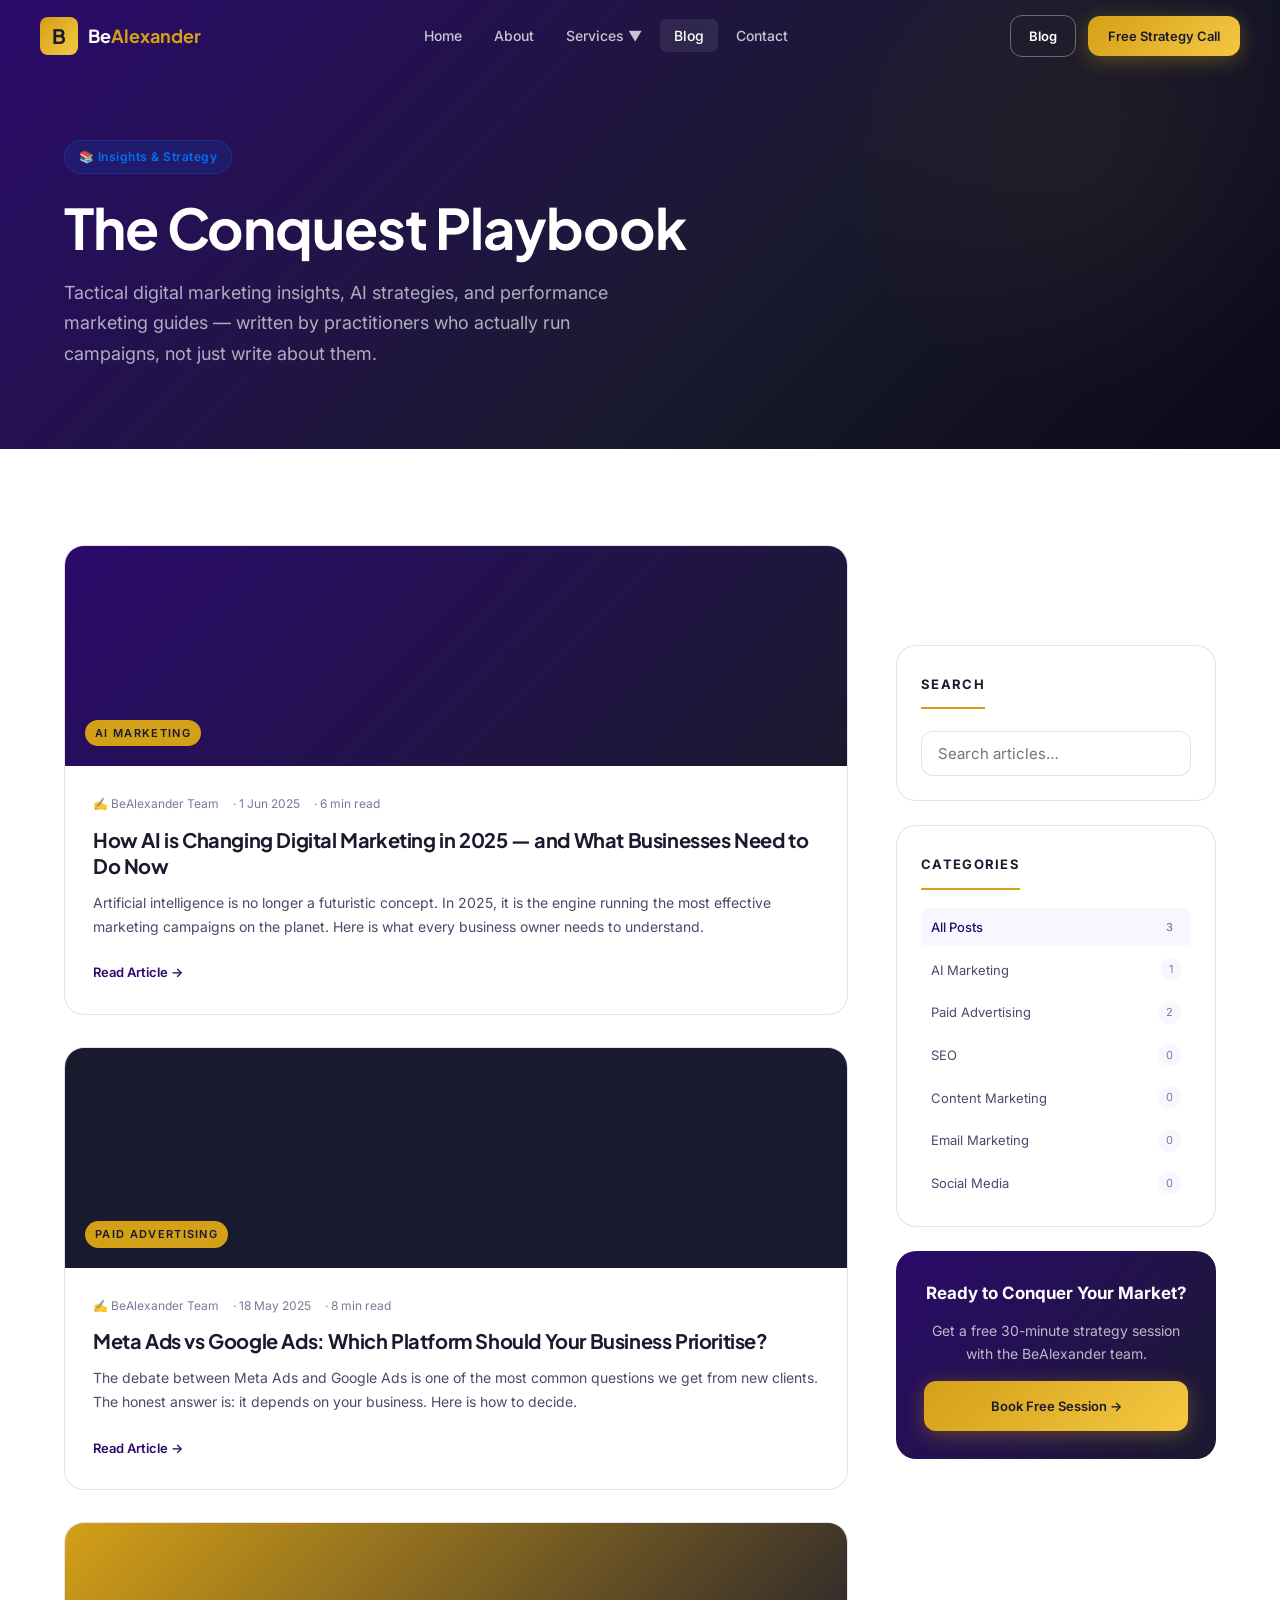
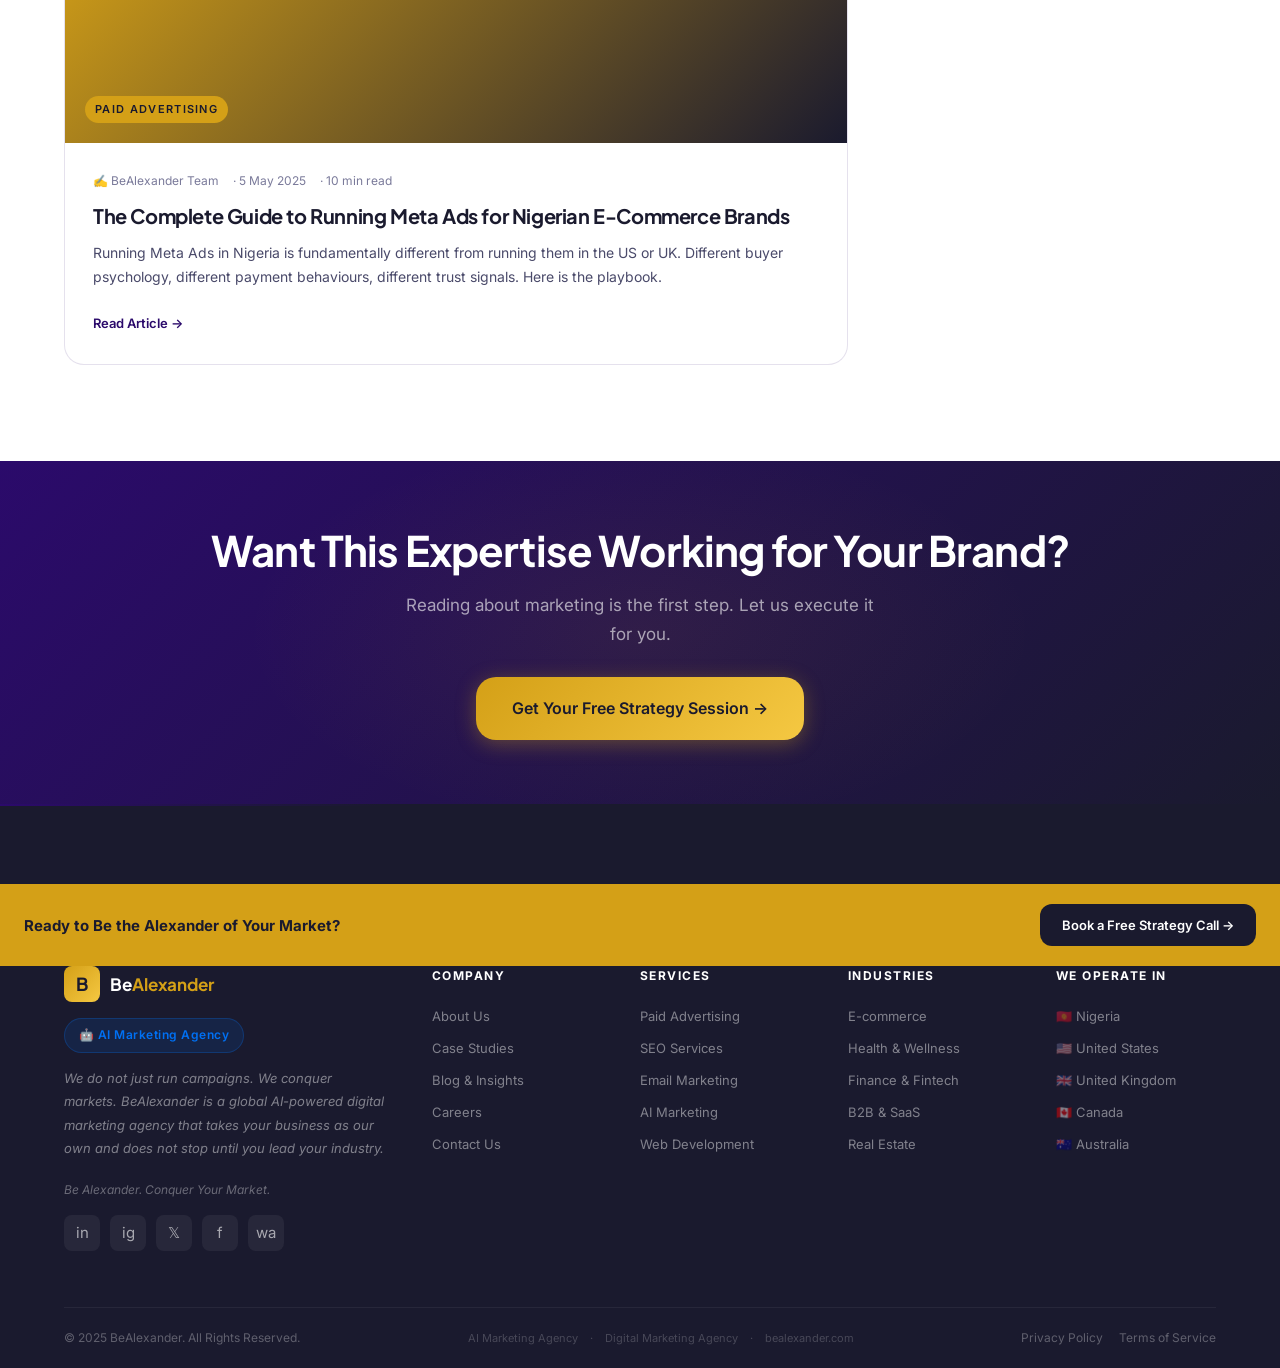
==== commit 361e5f18: "Fix mobile responsiveness across all pages" ====
--- a/pages/post.html
+++ b/pages/post.html
@@ -67,7 +67,7 @@
     <section class="section section--light" style="padding:64px 0">
       <div class="container">
         <h3 style="font-size:24px;color:var(--purple);margin-bottom:32px">Continue Reading</h3>
-        <div id="more-posts" style="display:grid;grid-template-columns:repeat(3,1fr);gap:24px"></div>
+        <div id="more-posts" class="more-posts-grid" style="display:grid;grid-template-columns:repeat(3,1fr);gap:24px"></div>
       </div>
     </section>
 
@@ -142,9 +142,8 @@
     });
   </script>
   <style>
-    @media (max-width: 768px) {
-      #more-posts { grid-template-columns: 1fr !important; }
-    }
+    .more-posts-grid { display: grid; grid-template-columns: repeat(3,1fr); gap: 24px; }
+    @media (max-width: 768px) { .more-posts-grid { grid-template-columns: 1fr !important; } }
   </style>
 </body>
 </html>
--- a/css/styles.css
+++ b/css/styles.css
@@ -49,7 +49,12 @@
 /* ── Reset & Base ── */
 *, *::before, *::after { box-sizing: border-box; margin: 0; padding: 0; }
 
-html { scroll-behavior: smooth; -webkit-font-smoothing: antialiased; }
+html {
+  scroll-behavior: smooth;
+  -webkit-font-smoothing: antialiased;
+  overflow-x: hidden;
+  max-width: 100%;
+}
 
 body {
   font-family: var(--font-body);
@@ -58,12 +63,17 @@
   color: var(--text-dark);
   background: var(--white);
   overflow-x: hidden;
+  max-width: 100vw;
+  width: 100%;
 }
 
 img { max-width: 100%; display: block; }
 a { color: inherit; text-decoration: none; }
 ul { list-style: none; }
 button { cursor: pointer; font-family: inherit; border: none; }
+
+/* Global overflow guard */
+section, footer, main { max-width: 100%; overflow-x: hidden; }
 
 /* ── Typography ── */
 h1, h2, h3, h4, h5 {
@@ -106,6 +116,7 @@
   max-width: 1200px;
   margin: 0 auto;
   padding: 0 24px;
+  width: 100%;
 }
 
 .section {
@@ -148,7 +159,10 @@
   font-weight: 600;
   font-family: var(--font-body);
   transition: all 0.25s ease;
-  white-space: nowrap;
+  white-space: normal;        /* allow wrapping on very small screens */
+  word-break: break-word;
+  text-align: center;
+  justify-content: center;
 }
 .btn--primary {
   background: var(--gradient-gold);
@@ -284,7 +298,13 @@
   flex-direction: column;
   gap: 5px;
   background: none;
-  padding: 6px;
+  padding: 10px;
+  border-radius: 8px;
+  -webkit-tap-highlight-color: transparent;
+  touch-action: manipulation;
+}
+.nav__hamburger:active {
+  background: rgba(255,255,255,0.1);
 }
 .nav__hamburger span {
   width: 22px;
@@ -292,6 +312,7 @@
   background: var(--white);
   border-radius: 2px;
   transition: all 0.3s;
+  pointer-events: none;
 }
 
 /* ============================================================
@@ -305,6 +326,7 @@
   padding-top: 72px;
   position: relative;
   overflow: hidden;
+  width: 100%;
 }
 
 /* Decorative orbs */
@@ -339,21 +361,25 @@
 
 .hero__headline {
   font-family: var(--font-display);
-  font-size: clamp(44px, 5.5vw, 72px);
+  font-size: clamp(32px, 5.5vw, 72px);
   font-weight: 700;
   line-height: 1.05;
   letter-spacing: -0.03em;
   color: var(--white);
   margin-bottom: 24px;
+  word-wrap: break-word;
+  overflow-wrap: break-word;
+  width: 100%;
 }
 .hero__headline .accent { color: var(--gold); }
 
 .hero__sub {
-  font-size: 18px;
+  font-size: clamp(15px, 2.5vw, 18px);
   line-height: 1.7;
   color: rgba(255,255,255,0.75);
   margin-bottom: 16px;
   max-width: 520px;
+  word-wrap: break-word;
 }
 .hero__copy {
   font-size: 15px;
@@ -361,6 +387,7 @@
   line-height: 1.75;
   margin-bottom: 36px;
   max-width: 500px;
+  word-wrap: break-word;
 }
 
 .hero__actions {
@@ -1608,81 +1635,235 @@
    ============================================================ */
 .mobile-menu {
   position: fixed;
-  inset: 0;
+  top: 0; left: 0;
+  width: 100%; height: 100%;
   background: var(--navy);
-  z-index: 999;
+  z-index: 1100;           /* above nav (z-index 1000) */
   padding: 24px;
   transform: translateX(-100%);
-  transition: transform 0.35s ease;
-}
-.mobile-menu.open { transform: translateX(0); }
+  transition: transform 0.35s cubic-bezier(0.4, 0, 0.2, 1);
+  overflow-y: auto;
+  -webkit-overflow-scrolling: touch;
+  /* Ensure it is never accidentally visible on desktop */
+  display: flex;
+  flex-direction: column;
+}
+.mobile-menu.open {
+  transform: translateX(0);
+}
 .mobile-menu__header {
   display: flex;
   justify-content: space-between;
   align-items: center;
   margin-bottom: 40px;
+  flex-shrink: 0;
 }
 .mobile-menu__close {
   background: rgba(255,255,255,0.08);
   border: none;
   color: var(--white);
-  width: 40px; height: 40px;
-  border-radius: 8px;
+  width: 44px; height: 44px;
+  border-radius: 10px;
+  font-size: 22px;
+  display: flex;
+  align-items: center;
+  justify-content: center;
+  cursor: pointer;
+  /* Large tap target for mobile */
+  -webkit-tap-highlight-color: transparent;
+  touch-action: manipulation;
+  flex-shrink: 0;
+}
+.mobile-menu__close:active {
+  background: rgba(255,255,255,0.18);
+}
+.mobile-menu__links {
+  display: flex;
+  flex-direction: column;
+  gap: 4px;
+  flex: 1;
+}
+.mobile-menu__links a {
+  padding: 16px;
+  border-radius: var(--radius-md);
   font-size: 20px;
-  display: flex;
-  align-items: center;
-  justify-content: center;
-}
-.mobile-menu__links { display: flex; flex-direction: column; gap: 4px; }
-.mobile-menu__links a {
-  padding: 14px 16px;
-  border-radius: var(--radius-md);
-  font-size: 18px;
   font-weight: 600;
   color: rgba(255,255,255,0.75);
   transition: all 0.2s;
-}
-.mobile-menu__links a:hover { background: rgba(255,255,255,0.06); color: var(--white); }
-
-/* ============================================================
-   RESPONSIVE
+  -webkit-tap-highlight-color: transparent;
+  touch-action: manipulation;
+  display: block;
+}
+.mobile-menu__links a:active {
+  background: rgba(255,255,255,0.1);
+  color: var(--white);
+}
+
+/* Hamburger — large tap target */
+.nav__hamburger {
+  -webkit-tap-highlight-color: transparent;
+  touch-action: manipulation;
+  padding: 10px;
+  border-radius: 8px;
+}
+.nav__hamburger:active {
+  background: rgba(255,255,255,0.1);
+}
+
+/* ============================================================
+   RESPONSIVE — TABLET (≤1100px)
    ============================================================ */
 @media (max-width: 1100px) {
   .services-grid { grid-template-columns: repeat(2, 1fr); }
   .footer__grid { grid-template-columns: 1fr 1fr; gap: 32px; }
 }
 
+/* ============================================================
+   RESPONSIVE — LARGE MOBILE / SMALL TABLET (≤900px)
+   ============================================================ */
 @media (max-width: 900px) {
-  .hero__grid { grid-template-columns: 1fr; }
-  .hero__visual { display: none; }
-  .ai-section__grid { grid-template-columns: 1fr; }
-  .why-grid { grid-template-columns: 1fr; }
-  .blog-layout { grid-template-columns: 1fr; }
-  .blog-sidebar { display: none; }
-  .contact-grid { grid-template-columns: 1fr; }
-  .article-layout { grid-template-columns: 1fr; }
+  .hero__grid        { grid-template-columns: 1fr; }
+  .hero__visual      { display: none; }
+  .ai-section__grid  { grid-template-columns: 1fr; }
+  .why-grid          { grid-template-columns: 1fr; }
+  .blog-layout       { grid-template-columns: 1fr; }
+  .blog-sidebar      { display: none; }
+  .contact-grid      { grid-template-columns: 1fr; }
+  .article-layout    { grid-template-columns: 1fr; }
   .stats-strip__grid { grid-template-columns: repeat(3, 1fr); }
-  .admin-stats { grid-template-columns: repeat(2, 1fr); }
-  .editor-layout { grid-template-columns: 1fr; }
-}
-
+  .admin-stats       { grid-template-columns: repeat(2, 1fr); }
+  .editor-layout     { grid-template-columns: 1fr; }
+}
+
+/* ============================================================
+   RESPONSIVE — MOBILE (≤768px)
+   ============================================================ */
 @media (max-width: 768px) {
-  .nav__links, .nav__cta .btn:first-child { display: none; }
-  .nav__hamburger { display: flex; }
-  .section { padding: 64px 0; }
-  .services-grid { grid-template-columns: 1fr; }
-  .footer__grid { grid-template-columns: 1fr; }
-  .stats-strip__grid { grid-template-columns: repeat(2, 1fr); }
-  .admin-layout { flex-direction: column; }
-  .admin-sidebar { width: 100%; height: auto; position: static; }
-  .admin-main { padding: 20px; }
-  .admin-stats { grid-template-columns: 1fr 1fr; }
-}
-
+  /* ── Nav ── */
+  .nav__links           { display: none !important; }
+  .nav__cta             { display: none !important; }
+  .nav__hamburger       { display: flex !important; }
+  .nav                  { padding: 0 16px; }
+
+  /* ── Global spacing ── */
+  .section              { padding: 56px 0; }
+  .container            { padding: 0 16px; }
+
+  /* ── Typography scale down ── */
+  h1, h2, h3           { word-wrap: break-word; overflow-wrap: break-word; }
+
+  /* ── Hero ── */
+  .hero                 { min-height: auto; padding: 100px 0 60px; }
+  .hero__grid           { padding: 40px 0; gap: 32px; }
+  .hero__content        { width: 100%; }
+  .hero__headline       { font-size: clamp(28px, 8vw, 48px); }
+  .hero__sub            { font-size: 15px; max-width: 100%; }
+  .hero__copy           { font-size: 14px; max-width: 100%; }
+  .hero__actions        { flex-direction: column; gap: 12px; }
+  .hero__actions .btn   { width: 100%; justify-content: center; font-size: 14px; padding: 14px 20px; }
+  .hero__trust          { gap: 12px; }
+  .hero__trust-item     { font-size: 11px; }
+
+  /* ── Stats strip ── */
+  .stats-strip          { padding: 40px 0; }
+  .stats-strip__grid    { grid-template-columns: repeat(2, 1fr); gap: 20px; }
+  .stats-strip__num     { font-size: 28px; }
+
+  /* ── AI section ── */
+  .ai-section__grid     { gap: 40px; }
+  .ai-section__headline { font-size: clamp(22px, 6vw, 32px); }
+
+  /* ── Services ── */
+  .services-grid        { grid-template-columns: 1fr; }
+  .services-section__headline { font-size: clamp(22px, 6vw, 32px); }
+
+  /* ── Why section ── */
+  .why-grid             { grid-template-columns: 1fr; }
+  .why-section__headline { font-size: clamp(22px, 6vw, 32px); }
+
+  /* ── CTA Banner ── */
+  .cta-banner           { padding: 64px 0; }
+  .cta-banner__headline { font-size: clamp(26px, 7vw, 42px); }
+  .cta-banner__body     { font-size: 15px; }
+  .cta-banner .btn      { width: 100%; max-width: 360px; }
+
+  /* ── Page heroes ── */
+  .page-hero            { padding: 110px 0 56px; }
+  .page-hero__headline  { font-size: clamp(28px, 8vw, 48px); }
+  .page-hero__sub       { font-size: 15px; }
+
+  /* ── Footer ── */
+  .footer__grid         { grid-template-columns: 1fr; gap: 32px; }
+  .footer               { padding: 56px 0 0; }
+  .footer__cta-strip    { flex-direction: column; text-align: center; padding: 20px 16px; gap: 12px; }
+  .footer__cta-strip p  { font-size: 14px; }
+  .footer__bottom       { flex-direction: column; text-align: center; gap: 10px; padding: 16px 0; }
+  .footer__bottom-center { flex-wrap: wrap; justify-content: center; }
+
+  /* ── Contact form ── */
+  .contact-grid         { grid-template-columns: 1fr; gap: 40px; }
+  .contact-form         { padding: 24px 16px; }
+  .form-grid            { grid-template-columns: 1fr; gap: 0; }
+
+  /* ── Blog ── */
+  .blog-card__title     { font-size: 17px; }
+  .blog-card__body      { padding: 20px; }
+
+  /* ── Article ── */
+  .article-title        { font-size: clamp(24px, 7vw, 42px); }
+  .prose p              { font-size: 15px; }
+  .prose h2             { font-size: 22px; }
+
+  /* ── Admin ── */
+  .admin-layout         { flex-direction: column; }
+  .admin-sidebar        { width: 100%; height: auto; position: static; }
+  .admin-main           { padding: 16px; }
+  .admin-stats          { grid-template-columns: 1fr 1fr; gap: 12px; }
+  .admin-header         { flex-direction: column; align-items: flex-start; gap: 12px; }
+  .posts-table th:nth-child(2),
+  .posts-table td:nth-child(2) { display: none; } /* hide category col on mobile */
+}
+
+/* ── Desktop: hide mobile menu entirely ── */
+@media (min-width: 769px) {
+  .nav__hamburger { display: none !important; }
+  .mobile-menu    { display: none !important; }
+}
+
+/* ============================================================
+   RESPONSIVE — SMALL MOBILE (≤480px)
+   ============================================================ */
 @media (max-width: 480px) {
-  .hero__actions { flex-direction: column; }
-  .hero__actions .btn { width: 100%; justify-content: center; }
-  .form-grid { grid-template-columns: 1fr; }
-  .stats-strip__grid { grid-template-columns: 1fr 1fr; }
-  .admin-stats { grid-template-columns: 1fr; }
-}
+  .container            { padding: 0 14px; }
+
+  /* ── Hero ── */
+  .hero__headline       { font-size: clamp(26px, 9vw, 40px); letter-spacing: -0.02em; }
+  .hero__trust          { flex-direction: column; gap: 8px; padding-top: 20px; }
+
+  /* ── Stats ── */
+  .stats-strip__grid    { grid-template-columns: 1fr 1fr; gap: 16px; }
+  .stats-strip__num     { font-size: 24px; }
+  .stats-strip__label   { font-size: 11px; }
+
+  /* ── Buttons ── */
+  .btn--lg              { padding: 14px 20px; font-size: 14px; }
+
+  /* ── Badges ── */
+  .badge                { font-size: 11px; padding: 5px 10px; }
+
+  /* ── Section headers ── */
+  .section-label        { font-size: 10px; }
+
+  /* ── Footer ── */
+  .footer__socials      { flex-wrap: wrap; }
+  .footer__bottom-right { flex-direction: column; gap: 8px; }
+
+  /* ── Admin ── */
+  .admin-stats          { grid-template-columns: 1fr; }
+  .admin-stat__num      { font-size: 24px; }
+
+  /* ── Contact ── */
+  .contact-info__headline { font-size: 26px; }
+  .contact-form         { padding: 20px 14px; border-radius: var(--radius-lg); }
+}
+
